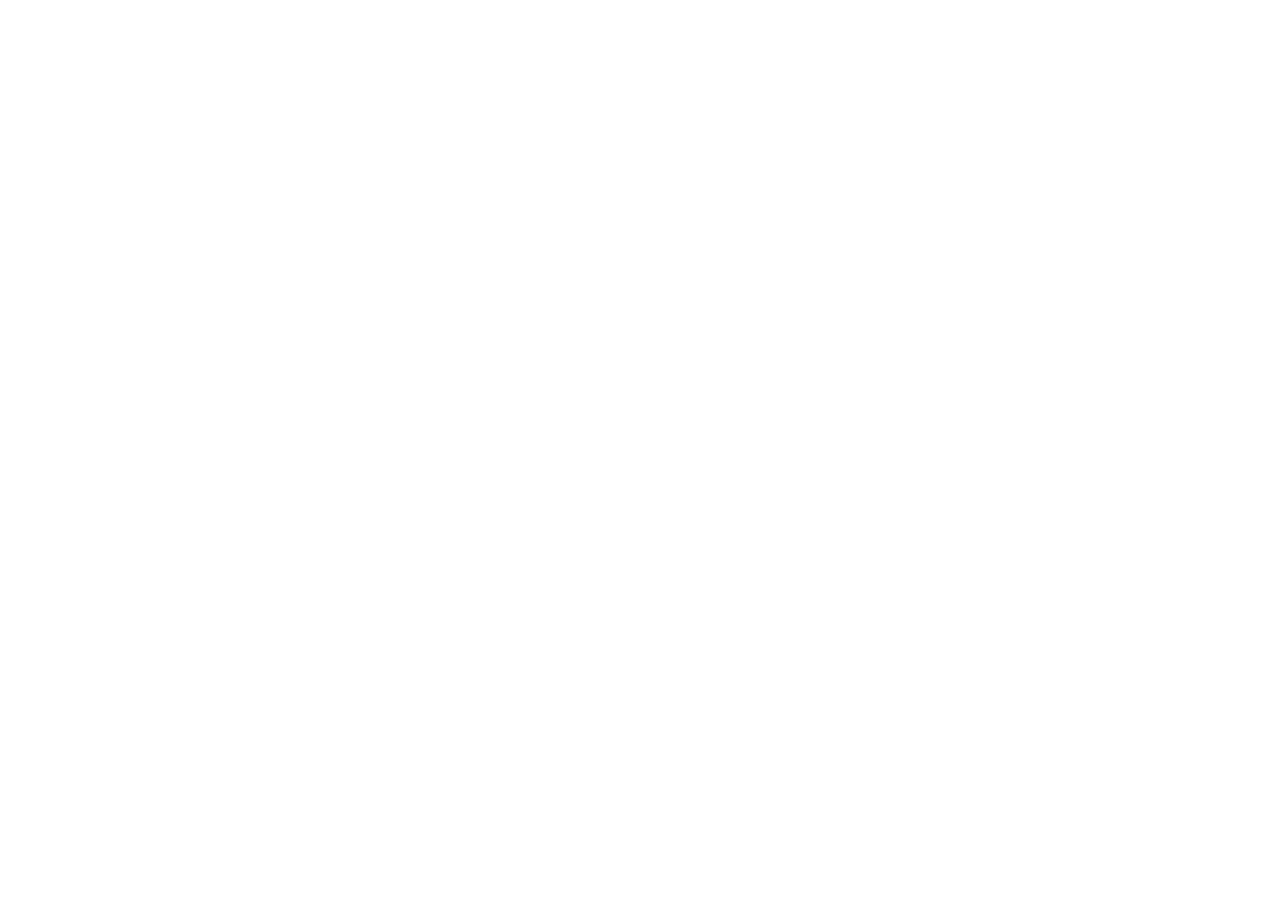
==== index.html @ d34cf002 "Update index.html" ====
<!DOCTYPE html>
<html lang="en">
<head>
  <meta charset="UTF-8">
  <meta name="viewport" content="width=device-width, initial-scale=1.0">
  <link rel="stylesheet" href="style.css">
  <title>My CV</title>
</head>
<body>
  <!-- Content will be added in the next task -->
</body>
</html>
---- style.css ----
/* Add your styling here */
body {
  font-family: Arial, sans-serif;
  margin: 0;
  padding: 0;
}

header {
  background-color: #f0f0f0;
  padding: 1em;
  text-align: center;
}

section {
  margin: 20px;
}

footer {
  background-color: #f0f0f0;
  padding: 1em;
  text-align: center;
}
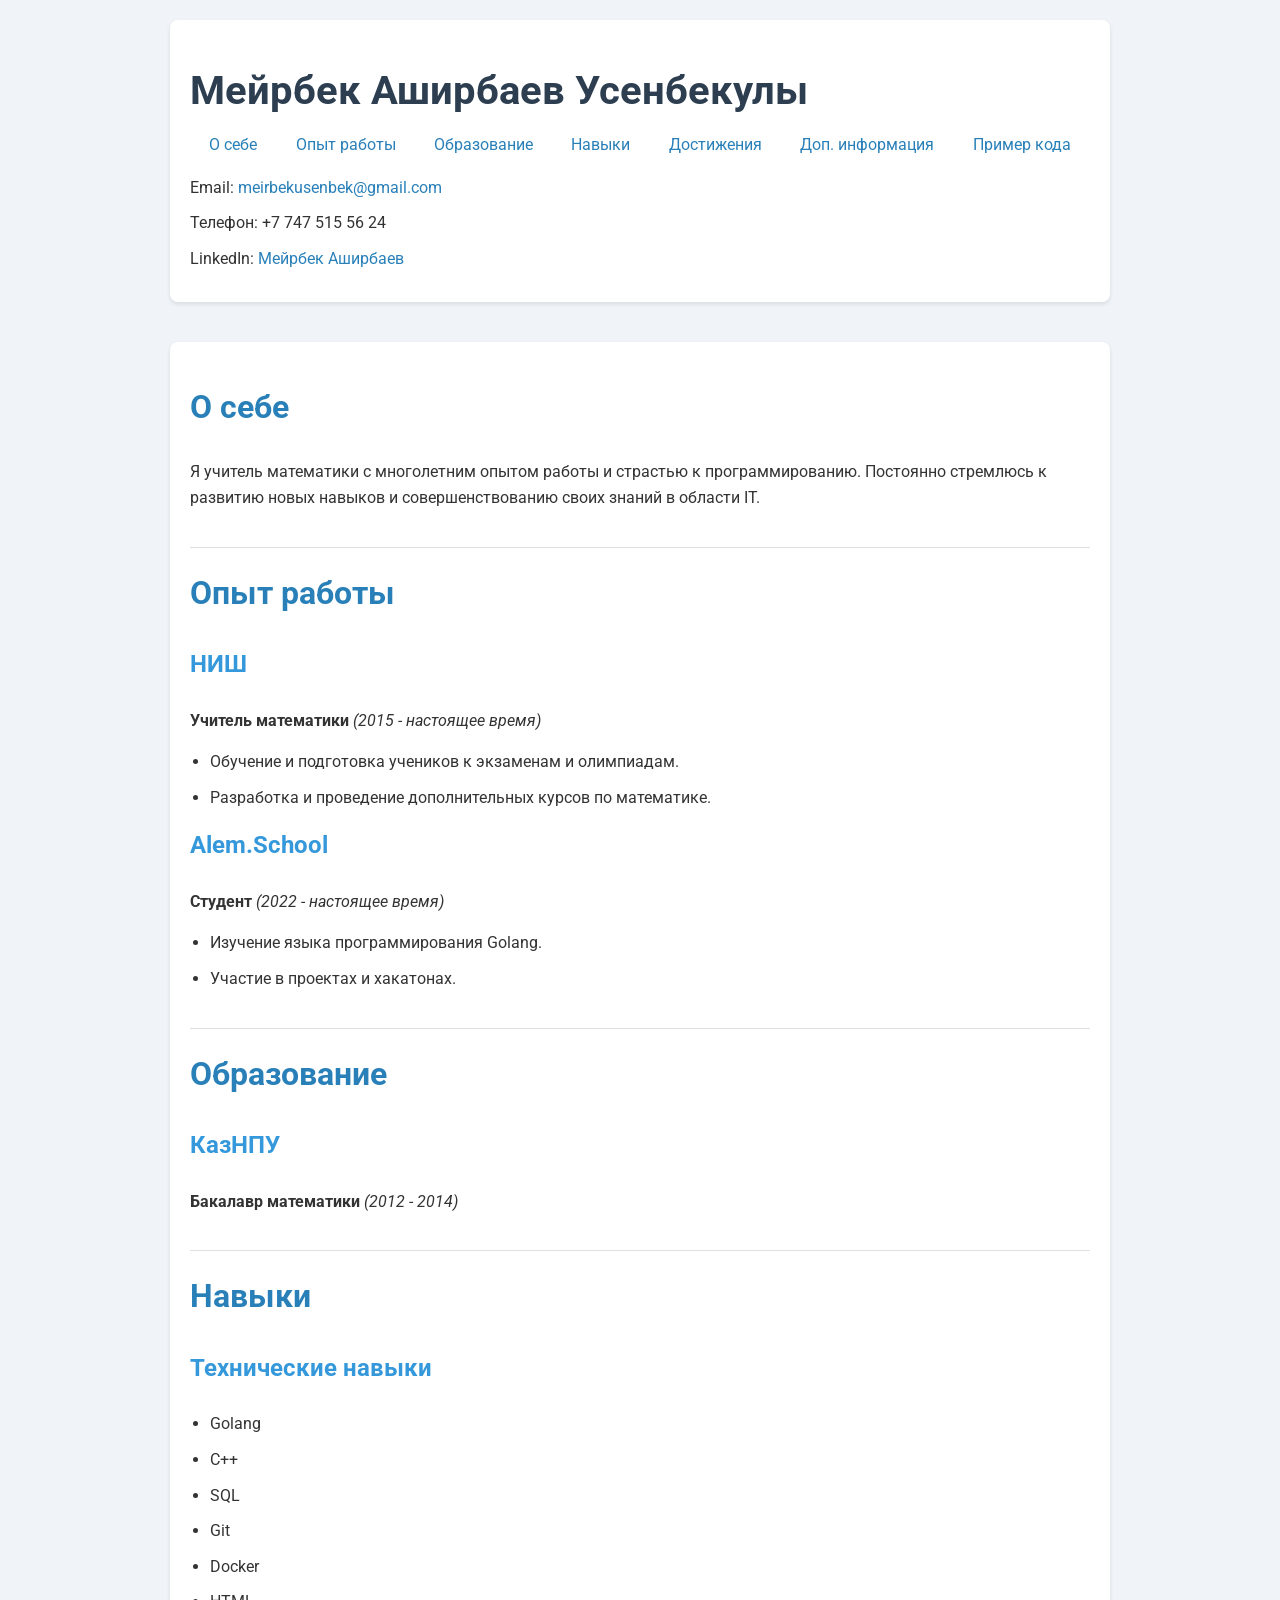
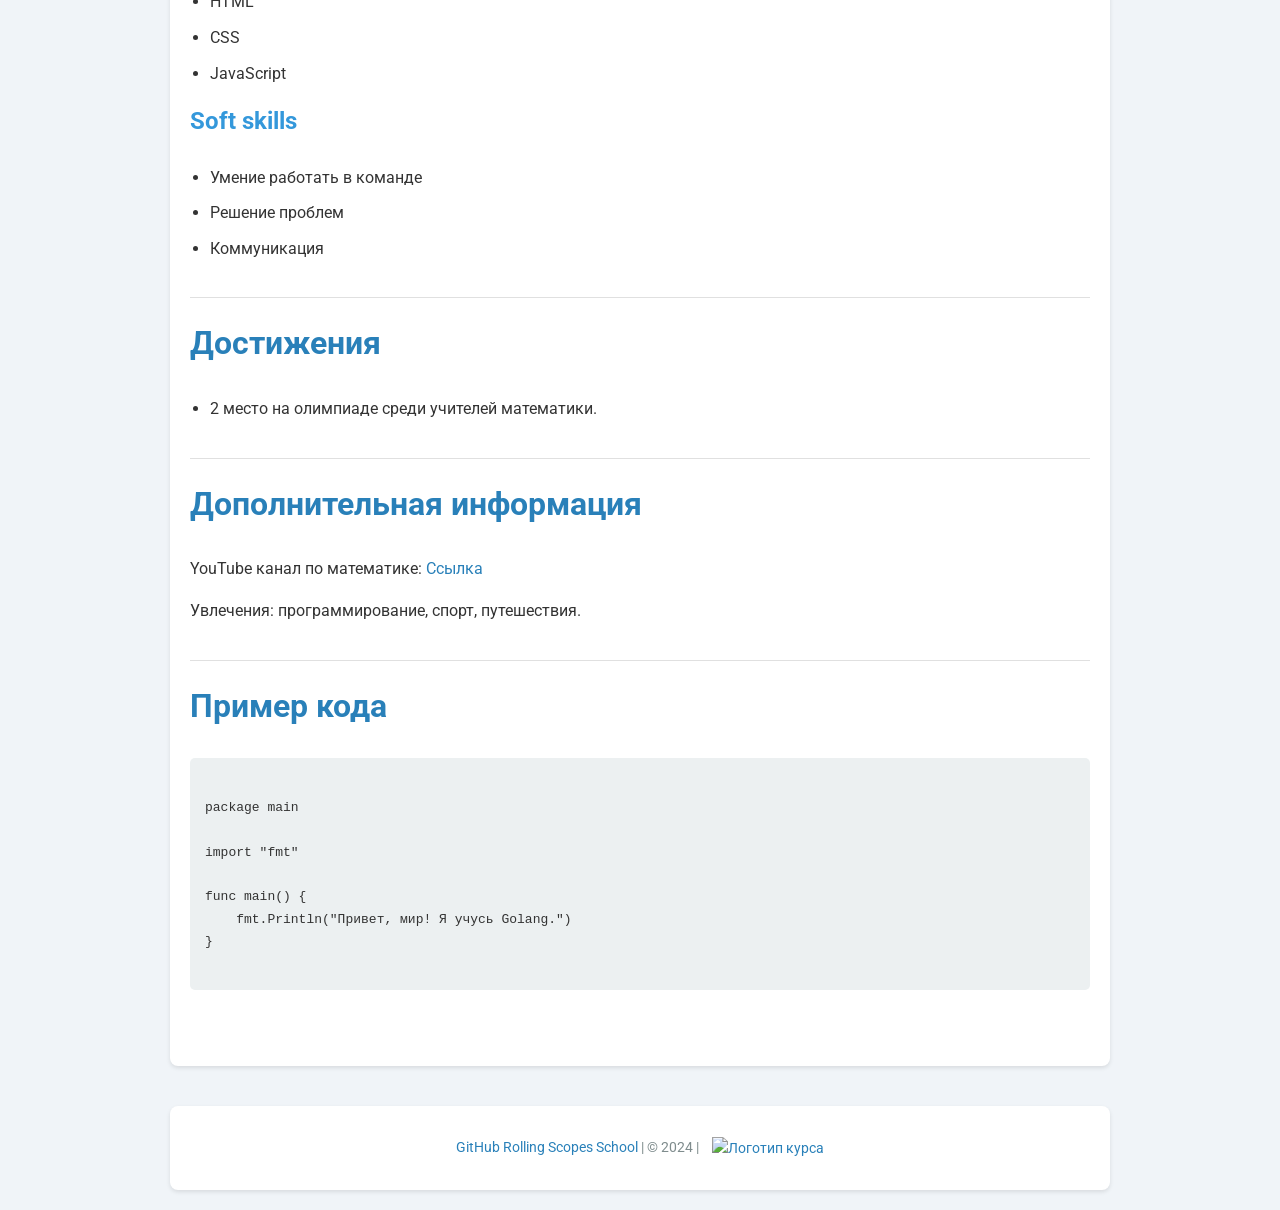
==== commit cd3ef2fc: "feat: My CV" ====
--- a/index.html
+++ b/index.html
@@ -1,12 +1,137 @@
 <!DOCTYPE html>
-<html lang="en">
-<head>
-  <meta charset="UTF-8">
-  <meta name="viewport" content="width=device-width, initial-scale=1.0">
-  <link rel="stylesheet" href="style.css">
-  <title>My CV</title>
-</head>
-<body>
-  <!-- Content will be added in the next task -->
-</body>
+<html lang="ru">
+  <head>
+    <meta charset="UTF-8" />
+    <meta name="viewport" content="width=device-width, initial-scale=1.0" />
+    <title>Мейрбек Аширбаев Усенбекулы - Резюме</title>
+    <link rel="stylesheet" href="style.css" />
+    <link
+      href="https://fonts.googleapis.com/css2?family=Roboto:wght@400;700&display=swap"
+      rel="stylesheet"
+    />
+  </head>
+  <body>
+    <header>
+      <h1>Мейрбек Аширбаев Усенбекулы</h1>
+      <nav>
+        <ul>
+          <li><a href="#about">О себе</a></li>
+          <li><a href="#experience">Опыт работы</a></li>
+          <li><a href="#education">Образование</a></li>
+          <li><a href="#skills">Навыки</a></li>
+          <li><a href="#achievements">Достижения</a></li>
+          <li><a href="#additional-info">Доп. информация</a></li>
+          <li><a href="#code-example">Пример кода</a></li>
+        </ul>
+      </nav>
+      <p>
+        Email:
+        <a href="mailto:meirbekusenbek@gmail.com">meirbekusenbek@gmail.com</a>
+      </p>
+      <p>Телефон: +7 747 515 56 24</p>
+      <p>
+        LinkedIn:
+        <a
+          href="https://www.linkedin.com/in/мейрбек-аширбаев-040345281"
+          target="_blank"
+          >Мейрбек Аширбаев</a
+        >
+      </p>
+    </header>
+    <main>
+      <section id="about">
+        <h2>О себе</h2>
+        <p>
+          Я учитель математики с многолетним опытом работы и страстью к
+          программированию. Постоянно стремлюсь к развитию новых навыков и
+          совершенствованию своих знаний в области IT.
+        </p>
+      </section>
+      <section id="experience">
+        <h2>Опыт работы</h2>
+        <h3>НИШ</h3>
+        <p>
+          <strong>Учитель математики</strong> <em>(2015 - настоящее время)</em>
+        </p>
+        <ul>
+          <li>Обучение и подготовка учеников к экзаменам и олимпиадам.</li>
+          <li>Разработка и проведение дополнительных курсов по математике.</li>
+        </ul>
+        <h3>Alem.School</h3>
+        <p><strong>Студент</strong> <em>(2022 - настоящее время)</em></p>
+        <ul>
+          <li>Изучение языка программирования Golang.</li>
+          <li>Участие в проектах и хакатонах.</li>
+        </ul>
+      </section>
+      <section id="education">
+        <h2>Образование</h2>
+        <h3>КазНПУ</h3>
+        <p><strong>Бакалавр математики</strong> <em>(2012 - 2014)</em></p>
+      </section>
+      <section id="skills">
+        <h2>Навыки</h2>
+        <h3>Технические навыки</h3>
+        <ul>
+          <li>Golang</li>
+          <li>C++</li>
+          <li>SQL</li>
+          <li>Git</li>
+          <li>Docker</li>
+          <li>HTML</li>
+          <li>CSS</li>
+          <li>JavaScript</li>
+        </ul>
+        <h3>Soft skills</h3>
+        <ul>
+          <li>Умение работать в команде</li>
+          <li>Решение проблем</li>
+          <li>Коммуникация</li>
+        </ul>
+      </section>
+      <section id="achievements">
+        <h2>Достижения</h2>
+        <ul>
+          <li>2 место на олимпиаде среди учителей математики.</li>
+        </ul>
+      </section>
+      <section id="additional-info">
+        <h2>Дополнительная информация</h2>
+        <p>
+          YouTube канал по математике:
+          <a
+            href="https://www.youtube.com/channel/UCbwAh4PX7-AGcFMEsIHn5mQ"
+            target="_blank"
+            >Ссылка</a
+          >
+        </p>
+        <p>Увлечения: программирование, спорт, путешествия.</p>
+      </section>
+      <section id="code-example">
+        <h2>Пример кода</h2>
+        <pre><code>
+package main
+
+import "fmt"
+
+func main() {
+    fmt.Println("Привет, мир! Я учусь Golang.")
+}
+            </code></pre>
+      </section>
+    </main>
+    <footer>
+      <p>
+        <a href="https://github.com/rolling-scopes-school" target="_blank"
+          >GitHub Rolling Scopes School
+        </a>
+        | © 2024 |
+        <a href="https://github.com/rolling-scopes-school" target="_blank"
+          ><img
+            src="https://taplink.st/a/e/9/f/3/6b4489.png?12"
+            alt="Логотип курса"
+        /></a>
+      </p>
+    </footer>
+  </body>
 </html>
--- a/style.css
+++ b/style.css
@@ -1,22 +1,163 @@
-/* Add your styling here */
+/* Общие стили */
 body {
-  font-family: Arial, sans-serif;
+  font-family: "Roboto", sans-serif;
   margin: 0;
   padding: 0;
+  background-color: #f0f4f8;
+  color: #333;
+  display: flex;
+  flex-direction: column;
+  align-items: center;
 }
 
-header {
-  background-color: #f0f0f0;
-  padding: 1em;
-  text-align: center;
+/* Стили для контейнеров */
+header,
+main,
+footer {
+  width: 80%;
+  max-width: 900px;
+  margin: 20px 0;
+  padding: 20px;
+  background-color: #fff;
+  box-shadow: 0 2px 4px rgba(0, 0, 0, 0.1);
+  border-radius: 8px;
 }
 
-section {
-  margin: 20px;
+/* Стили для навигации */
+nav {
+  margin: 10px 0;
 }
 
-footer {
-  background-color: #f0f0f0;
-  padding: 1em;
+nav ul {
+  list-style: none;
+  padding: 0;
+  display: flex;
+  justify-content: space-around;
+  flex-wrap: wrap;
+}
+
+nav ul li {
+  margin: 5px;
+}
+
+nav ul li a {
+  color: #2980b9;
+  text-decoration: none;
+  padding: 8px 12px;
+  border-radius: 4px;
+  transition: background-color 0.3s ease;
+}
+
+nav ul li a:hover {
+  background-color: #ecf0f1;
+}
+
+/* Стили для заголовков и параграфов */
+header h1 {
+  font-size: 2.5em;
+  margin-bottom: 10px;
+  color: #2c3e50;
+}
+
+header p,
+main section,
+footer p {
+  margin: 10px 0;
+  line-height: 1.6;
+}
+
+/* Стили для разделов */
+main section {
+  border-bottom: 1px solid #e0e0e0;
+  padding-bottom: 20px;
+  margin-bottom: 20px;
+}
+
+main section:last-of-type {
+  border-bottom: none;
+}
+
+h2 {
+  font-size: 2em;
+  color: #2980b9;
+  margin-top: 20px;
+}
+
+h3 {
+  font-size: 1.5em;
+  color: #3498db;
+  margin-top: 15px;
+}
+
+/* Стили для списков */
+ul {
+  padding-left: 20px;
+}
+
+ul li {
+  margin-bottom: 10px;
+}
+
+/* Стили для примера кода */
+pre {
+  background-color: #ecf0f1;
+  padding: 15px;
+  border-radius: 5px;
+  overflow-x: auto;
+  font-family: "Courier New", Courier, monospace;
+  line-height: 1.4;
+}
+
+/* Стили для ссылок */
+a {
+  color: #2980b9;
+  text-decoration: none;
+}
+
+a:hover {
+  text-decoration: underline;
+}
+
+/* Стили для футера */
+footer p {
   text-align: center;
+  font-size: 0.9em;
+  color: #7f8c8d;
 }
+
+footer img {
+  width: 50px;
+  vertical-align: middle;
+  margin-left: 10px;
+}
+
+/* Адаптивные стили */
+@media (max-width: 600px) {
+  header,
+  main,
+  footer {
+    width: 95%;
+    padding: 15px;
+  }
+
+  header h1 {
+    font-size: 2em;
+  }
+
+  h2 {
+    font-size: 1.5em;
+  }
+
+  h3 {
+    font-size: 1.2em;
+  }
+
+  nav ul {
+    flex-direction: column;
+    align-items: center;
+  }
+
+  nav ul li {
+    margin: 5px 0;
+  }
+}
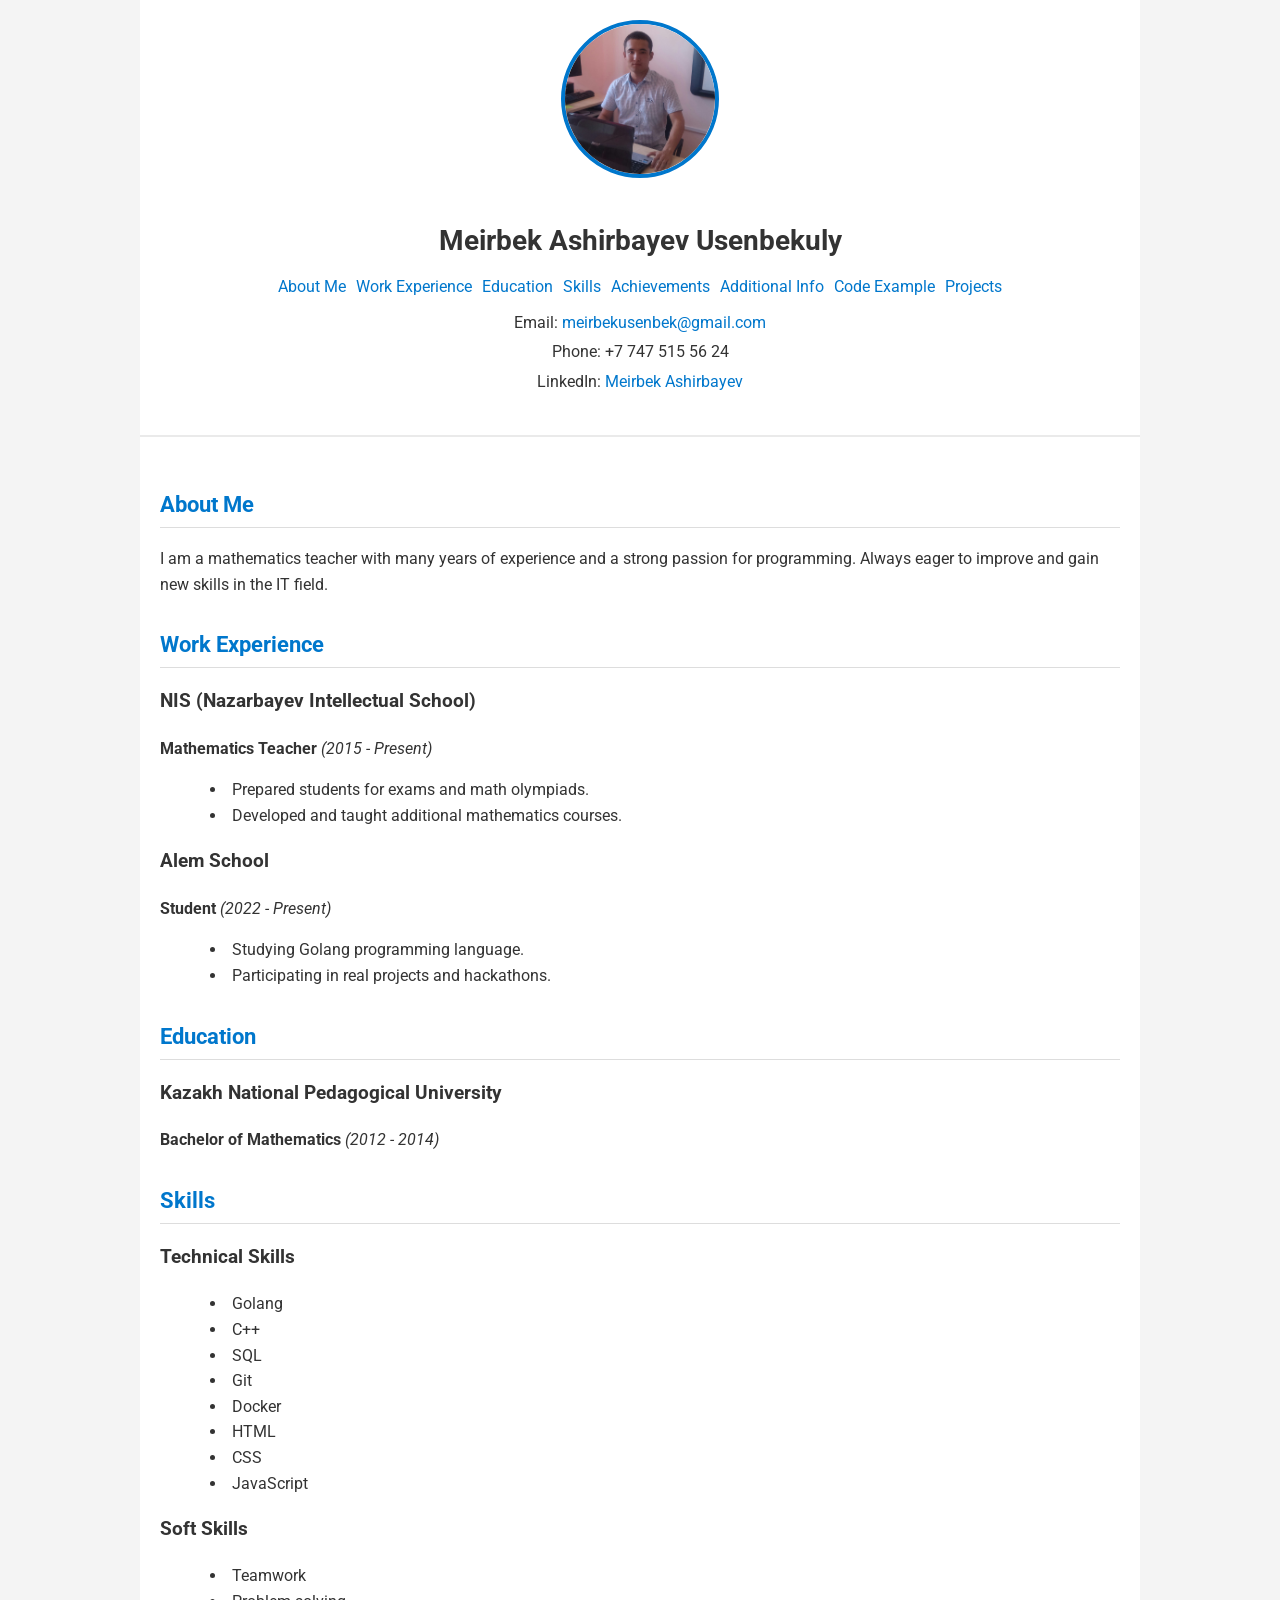
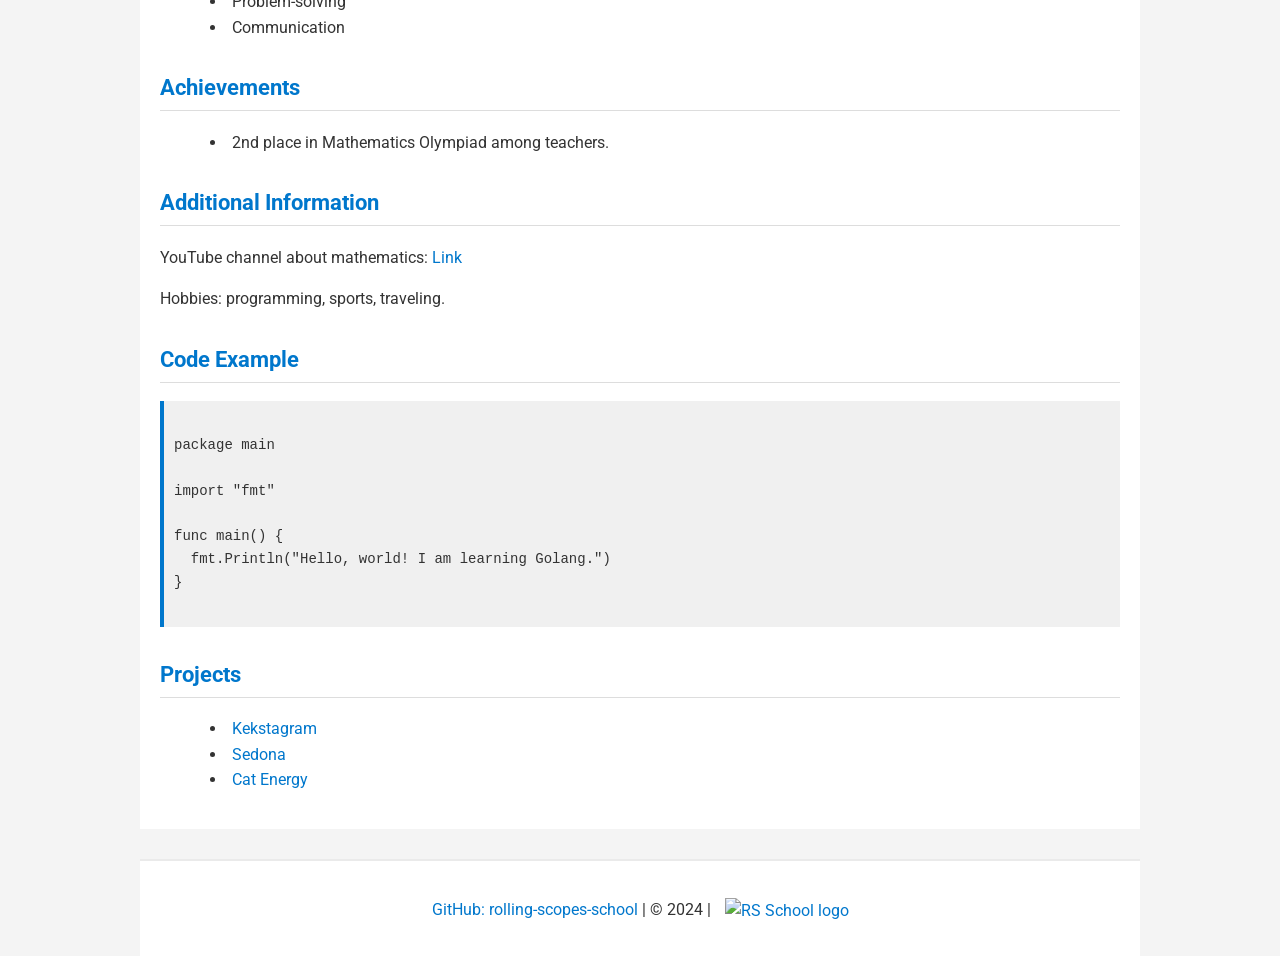
==== commit f9f4572c: "feat: make cv with html and css" ====
--- a/index.html
+++ b/index.html
@@ -1,137 +1,142 @@
 <!DOCTYPE html>
-<html lang="ru">
-  <head>
-    <meta charset="UTF-8" />
-    <meta name="viewport" content="width=device-width, initial-scale=1.0" />
-    <title>Мейрбек Аширбаев Усенбекулы - Резюме</title>
-    <link rel="stylesheet" href="style.css" />
-    <link
-      href="https://fonts.googleapis.com/css2?family=Roboto:wght@400;700&display=swap"
-      rel="stylesheet"
-    />
-  </head>
-  <body>
-    <header>
-      <h1>Мейрбек Аширбаев Усенбекулы</h1>
-      <nav>
-        <ul>
-          <li><a href="#about">О себе</a></li>
-          <li><a href="#experience">Опыт работы</a></li>
-          <li><a href="#education">Образование</a></li>
-          <li><a href="#skills">Навыки</a></li>
-          <li><a href="#achievements">Достижения</a></li>
-          <li><a href="#additional-info">Доп. информация</a></li>
-          <li><a href="#code-example">Пример кода</a></li>
-        </ul>
-      </nav>
+<html lang="en">
+
+<head>
+  <meta charset="UTF-8">
+  <meta name="viewport" content="width=device-width, initial-scale=1.0">
+  <title>Meirbek Ashirbayev Usenbekuly - CV</title>
+  <link rel="stylesheet" href="style.css">
+  <link href="https://fonts.googleapis.com/css2?family=Roboto:wght@400;700&display=swap" rel="stylesheet">
+</head>
+
+<body>
+  <header>
+    <img src="avatar.jpg" alt="Meirbek Ashirbayev photo" width="150" />
+    <h1>Meirbek Ashirbayev Usenbekuly</h1>
+    <nav>
+      <ul>
+        <li><a href="#about">About Me</a></li>
+        <li><a href="#experience">Work Experience</a></li>
+        <li><a href="#education">Education</a></li>
+        <li><a href="#skills">Skills</a></li>
+        <li><a href="#achievements">Achievements</a></li>
+        <li><a href="#additional-info">Additional Info</a></li>
+        <li><a href="#code-example">Code Example</a></li>
+        <li><a href="#projects">Projects</a></li>
+      </ul>
+    </nav>
+    <ul>
+      <li>Email: <a href="mailto:meirbekusenbek@gmail.com">meirbekusenbek@gmail.com</a></li>
+      <li>Phone: +7 747 515 56 24</li>
+      <li>LinkedIn: <a href="https://www.linkedin.com/in/мейрбек-аширбаев-040345281" target="_blank">Meirbek
+          Ashirbayev</a></li>
+    </ul>
+  </header>
+
+  <main>
+    <section id="about">
+      <h2>About Me</h2>
       <p>
-        Email:
-        <a href="mailto:meirbekusenbek@gmail.com">meirbekusenbek@gmail.com</a>
+        I am a mathematics teacher with many years of experience and a strong passion for programming.
+        Always eager to improve and gain new skills in the IT field.
       </p>
-      <p>Телефон: +7 747 515 56 24</p>
+    </section>
+
+    <section id="experience">
+      <h2>Work Experience</h2>
+
+      <h3>NIS (Nazarbayev Intellectual School)</h3>
+      <p><strong>Mathematics Teacher</strong> <em>(2015 - Present)</em></p>
+      <ul>
+        <li>Prepared students for exams and math olympiads.</li>
+        <li>Developed and taught additional mathematics courses.</li>
+      </ul>
+
+      <h3>Alem School</h3>
+      <p><strong>Student</strong> <em>(2022 - Present)</em></p>
+      <ul>
+        <li>Studying Golang programming language.</li>
+        <li>Participating in real projects and hackathons.</li>
+      </ul>
+    </section>
+
+    <section id="education">
+      <h2>Education</h2>
+      <h3>Kazakh National Pedagogical University</h3>
+      <p><strong>Bachelor of Mathematics</strong> <em>(2012 - 2014)</em></p>
+    </section>
+
+    <section id="skills">
+      <h2>Skills</h2>
+
+      <h3>Technical Skills</h3>
+      <ul>
+        <li>Golang</li>
+        <li>C++</li>
+        <li>SQL</li>
+        <li>Git</li>
+        <li>Docker</li>
+        <li>HTML</li>
+        <li>CSS</li>
+        <li>JavaScript</li>
+      </ul>
+
+      <h3>Soft Skills</h3>
+      <ul>
+        <li>Teamwork</li>
+        <li>Problem-solving</li>
+        <li>Communication</li>
+      </ul>
+    </section>
+
+    <section id="achievements">
+      <h2>Achievements</h2>
+      <ul>
+        <li>2nd place in Mathematics Olympiad among teachers.</li>
+      </ul>
+    </section>
+
+    <section id="additional-info">
+      <h2>Additional Information</h2>
       <p>
-        LinkedIn:
-        <a
-          href="https://www.linkedin.com/in/мейрбек-аширбаев-040345281"
-          target="_blank"
-          >Мейрбек Аширбаев</a
-        >
+        YouTube channel about mathematics:
+        <a href="https://www.youtube.com/channel/UCbwAh4PX7-AGcFMEsIHn5mQ" target="_blank">Link</a>
       </p>
-    </header>
-    <main>
-      <section id="about">
-        <h2>О себе</h2>
-        <p>
-          Я учитель математики с многолетним опытом работы и страстью к
-          программированию. Постоянно стремлюсь к развитию новых навыков и
-          совершенствованию своих знаний в области IT.
-        </p>
-      </section>
-      <section id="experience">
-        <h2>Опыт работы</h2>
-        <h3>НИШ</h3>
-        <p>
-          <strong>Учитель математики</strong> <em>(2015 - настоящее время)</em>
-        </p>
-        <ul>
-          <li>Обучение и подготовка учеников к экзаменам и олимпиадам.</li>
-          <li>Разработка и проведение дополнительных курсов по математике.</li>
-        </ul>
-        <h3>Alem.School</h3>
-        <p><strong>Студент</strong> <em>(2022 - настоящее время)</em></p>
-        <ul>
-          <li>Изучение языка программирования Golang.</li>
-          <li>Участие в проектах и хакатонах.</li>
-        </ul>
-      </section>
-      <section id="education">
-        <h2>Образование</h2>
-        <h3>КазНПУ</h3>
-        <p><strong>Бакалавр математики</strong> <em>(2012 - 2014)</em></p>
-      </section>
-      <section id="skills">
-        <h2>Навыки</h2>
-        <h3>Технические навыки</h3>
-        <ul>
-          <li>Golang</li>
-          <li>C++</li>
-          <li>SQL</li>
-          <li>Git</li>
-          <li>Docker</li>
-          <li>HTML</li>
-          <li>CSS</li>
-          <li>JavaScript</li>
-        </ul>
-        <h3>Soft skills</h3>
-        <ul>
-          <li>Умение работать в команде</li>
-          <li>Решение проблем</li>
-          <li>Коммуникация</li>
-        </ul>
-      </section>
-      <section id="achievements">
-        <h2>Достижения</h2>
-        <ul>
-          <li>2 место на олимпиаде среди учителей математики.</li>
-        </ul>
-      </section>
-      <section id="additional-info">
-        <h2>Дополнительная информация</h2>
-        <p>
-          YouTube канал по математике:
-          <a
-            href="https://www.youtube.com/channel/UCbwAh4PX7-AGcFMEsIHn5mQ"
-            target="_blank"
-            >Ссылка</a
-          >
-        </p>
-        <p>Увлечения: программирование, спорт, путешествия.</p>
-      </section>
-      <section id="code-example">
-        <h2>Пример кода</h2>
-        <pre><code>
+      <p>Hobbies: programming, sports, traveling.</p>
+    </section>
+
+    <section id="code-example">
+      <h2>Code Example</h2>
+      <pre><code>
 package main
 
 import "fmt"
 
 func main() {
-    fmt.Println("Привет, мир! Я учусь Golang.")
+  fmt.Println("Hello, world! I am learning Golang.")
 }
-            </code></pre>
-      </section>
-    </main>
-    <footer>
-      <p>
-        <a href="https://github.com/rolling-scopes-school" target="_blank"
-          >GitHub Rolling Scopes School
-        </a>
-        | © 2024 |
-        <a href="https://github.com/rolling-scopes-school" target="_blank"
-          ><img
-            src="https://taplink.st/a/e/9/f/3/6b4489.png?12"
-            alt="Логотип курса"
-        /></a>
-      </p>
-    </footer>
-  </body>
-</html>
+      </code></pre>
+    </section>
+
+    <section id="projects">
+      <h2>Projects</h2>
+      <ul>
+        <li><a href="https://github.com/MeirbekAshirbayev/1543677-kekstagram-2" target="_blank">Kekstagram</a></li>
+        <li><a href="https://github.com/MeirbekAshirbayev/1543677-sedona-1" target="_blank">Sedona</a></li>
+        <li><a href="https://github.com/MeirbekAshirbayev/1543677-cat-energy-1" target="_blank">Cat Energy</a></li>
+      </ul>
+    </section>
+  </main>
+
+  <footer>
+    <p>
+      <a href="https://github.com/rolling-scopes-school" target="_blank">GitHub: rolling-scopes-school</a> |
+      &copy; 2024 |
+      <a href="https://rs.school/" target="_blank">
+        <img src="https://taplink.st/a/e/9/f/3/6b4489.png?12" alt="RS School logo" width="50">
+      </a>
+    </p>
+  </footer>
+</body>
+
+</html>
--- a/style.css
+++ b/style.css
@@ -1,116 +1,18 @@
-/* Общие стили */
+html {
+  scroll-behavior: smooth;
+}
+
 body {
   font-family: "Roboto", sans-serif;
   margin: 0;
   padding: 0;
-  background-color: #f0f4f8;
+  line-height: 1.6;
+  background-color: #f4f4f4;
   color: #333;
-  display: flex;
-  flex-direction: column;
-  align-items: center;
 }
 
-/* Стили для контейнеров */
-header,
-main,
-footer {
-  width: 80%;
-  max-width: 900px;
-  margin: 20px 0;
-  padding: 20px;
-  background-color: #fff;
-  box-shadow: 0 2px 4px rgba(0, 0, 0, 0.1);
-  border-radius: 8px;
-}
-
-/* Стили для навигации */
-nav {
-  margin: 10px 0;
-}
-
-nav ul {
-  list-style: none;
-  padding: 0;
-  display: flex;
-  justify-content: space-around;
-  flex-wrap: wrap;
-}
-
-nav ul li {
-  margin: 5px;
-}
-
-nav ul li a {
-  color: #2980b9;
-  text-decoration: none;
-  padding: 8px 12px;
-  border-radius: 4px;
-  transition: background-color 0.3s ease;
-}
-
-nav ul li a:hover {
-  background-color: #ecf0f1;
-}
-
-/* Стили для заголовков и параграфов */
-header h1 {
-  font-size: 2.5em;
-  margin-bottom: 10px;
-  color: #2c3e50;
-}
-
-header p,
-main section,
-footer p {
-  margin: 10px 0;
-  line-height: 1.6;
-}
-
-/* Стили для разделов */
-main section {
-  border-bottom: 1px solid #e0e0e0;
-  padding-bottom: 20px;
-  margin-bottom: 20px;
-}
-
-main section:last-of-type {
-  border-bottom: none;
-}
-
-h2 {
-  font-size: 2em;
-  color: #2980b9;
-  margin-top: 20px;
-}
-
-h3 {
-  font-size: 1.5em;
-  color: #3498db;
-  margin-top: 15px;
-}
-
-/* Стили для списков */
-ul {
-  padding-left: 20px;
-}
-
-ul li {
-  margin-bottom: 10px;
-}
-
-/* Стили для примера кода */
-pre {
-  background-color: #ecf0f1;
-  padding: 15px;
-  border-radius: 5px;
-  overflow-x: auto;
-  font-family: "Courier New", Courier, monospace;
-  line-height: 1.4;
-}
-
-/* Стили для ссылок */
 a {
-  color: #2980b9;
+  color: #0077cc;
   text-decoration: none;
 }
 
@@ -118,46 +20,117 @@
   text-decoration: underline;
 }
 
-/* Стили для футера */
-footer p {
+main,
+header,
+footer {
+  max-width: 960px;
+  margin: 0 auto;
+  padding: 20px;
+  background-color: #fff;
+}
+
+/* Header */
+header {
   text-align: center;
-  font-size: 0.9em;
-  color: #7f8c8d;
+  border-bottom: 2px solid #eaeaea;
+  padding-bottom: 30px;
+}
+
+header img {
+  width: 150px;
+  height: 150px;
+  object-fit: cover;
+  border-radius: 50%;
+  border: 4px solid #0077cc;
+  margin-bottom: 15px;
+}
+
+header h1 {
+  margin-bottom: 10px;
+  font-size: 28px;
+}
+
+header nav ul {
+  list-style: none;
+  padding: 0;
+  margin: 10px 0;
+  display: flex;
+  flex-wrap: wrap;
+  justify-content: center;
+  gap: 10px;
+}
+
+header nav ul li {
+  margin: 0;
+}
+
+header ul {
+  list-style: none;
+  padding: 0;
+  margin: 10px 0;
+}
+
+header ul li {
+  margin: 4px 0;
+}
+
+/* Section titles */
+section h2 {
+  font-size: 22px;
+  color: #0077cc;
+  border-bottom: 1px solid #ddd;
+  padding-bottom: 5px;
+  margin-top: 30px;
+}
+
+/* Lists */
+ul {
+  list-style: disc inside;
+  margin-left: 10px;
+}
+
+/* Code block */
+pre {
+  background-color: #f0f0f0;
+  padding: 10px;
+  overflow-x: auto;
+  border-left: 4px solid #0077cc;
+}
+
+code {
+  font-family: "Courier New", Courier, monospace;
+  font-size: 14px;
+}
+
+/* Footer */
+footer {
+  text-align: center;
+  margin-top: 30px;
+  padding-top: 20px;
+  border-top: 2px solid #eaeaea;
 }
 
 footer img {
-  width: 50px;
   vertical-align: middle;
+  width: 30px;
   margin-left: 10px;
 }
 
-/* Адаптивные стили */
+/* Responsive */
 @media (max-width: 600px) {
-  header,
-  main,
-  footer {
-    width: 95%;
-    padding: 15px;
-  }
-
-  header h1 {
-    font-size: 2em;
-  }
-
-  h2 {
-    font-size: 1.5em;
-  }
-
-  h3 {
-    font-size: 1.2em;
-  }
-
-  nav ul {
+  header nav ul {
     flex-direction: column;
     align-items: center;
   }
 
-  nav ul li {
-    margin: 5px 0;
+  header img {
+    width: 120px;
+    height: 120px;
+  }
+
+  main,
+  header,
+  footer {
+    padding: 15px;
   }
 }
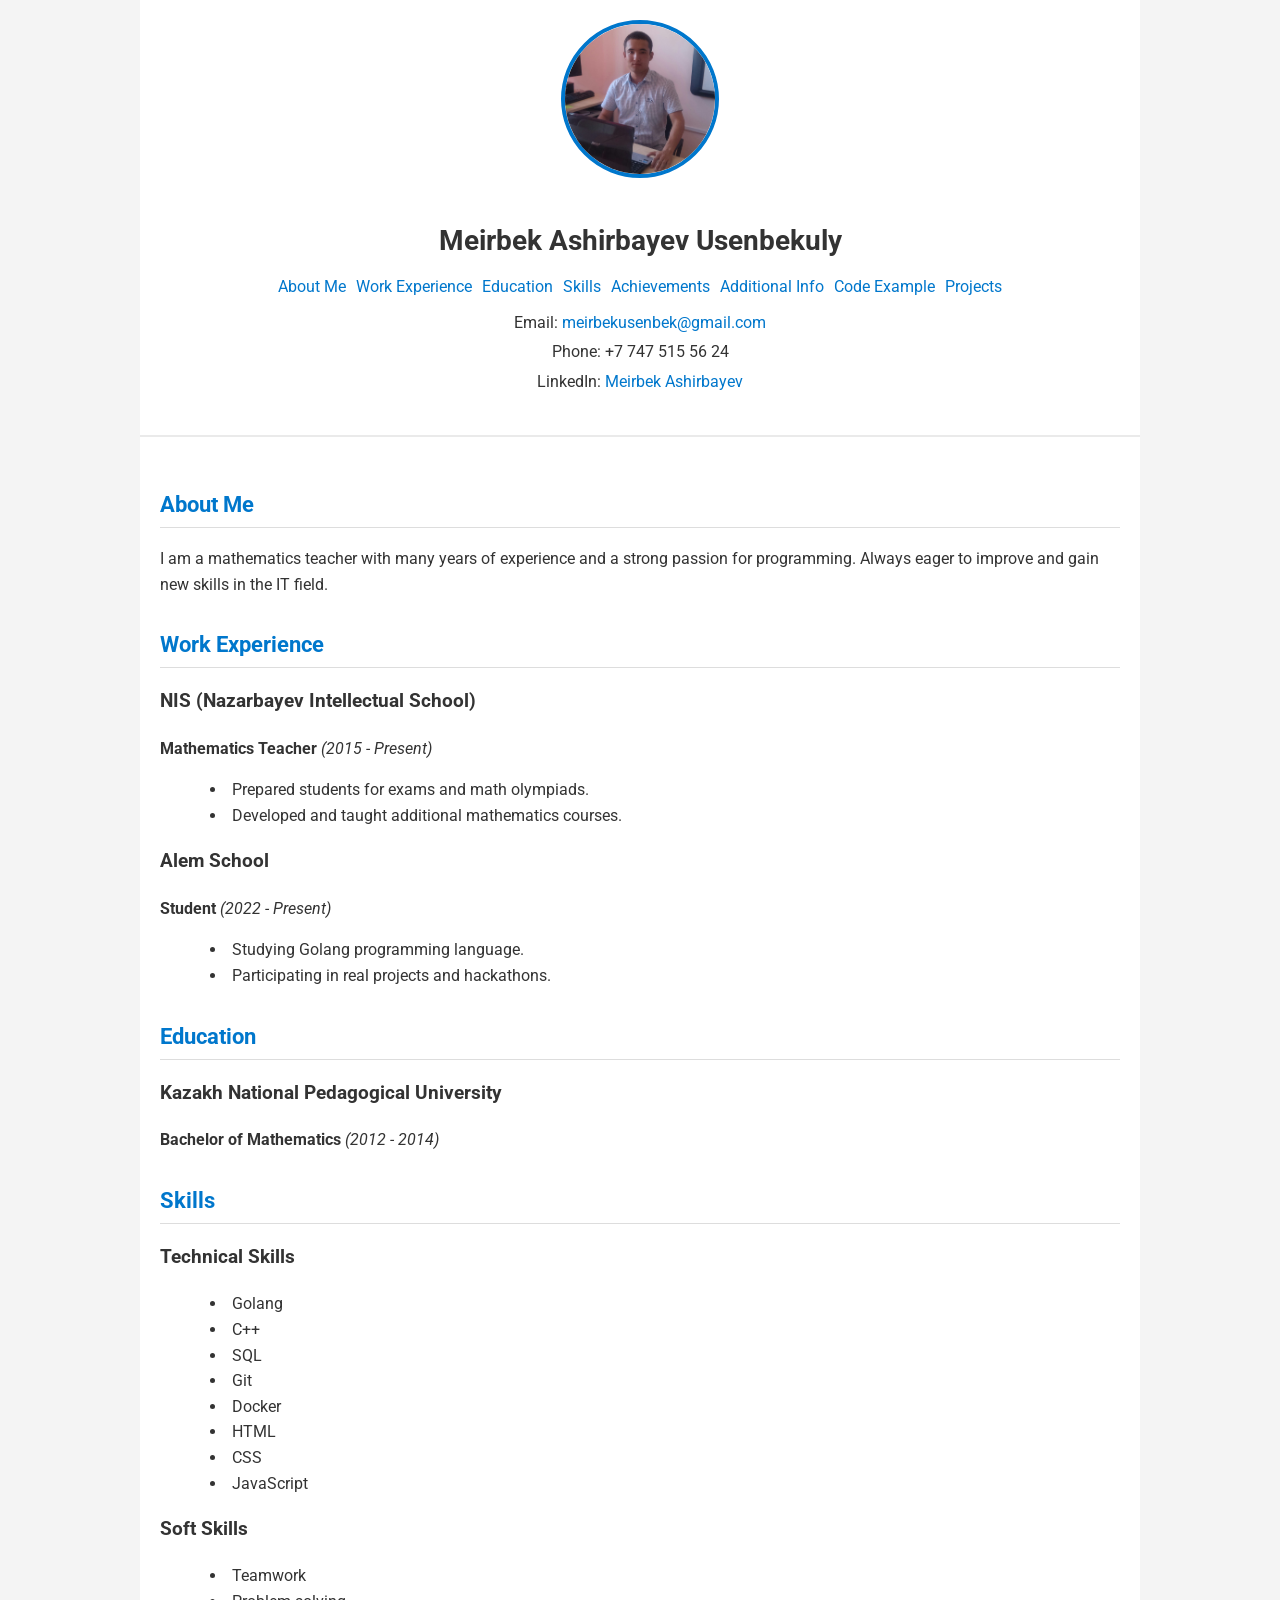
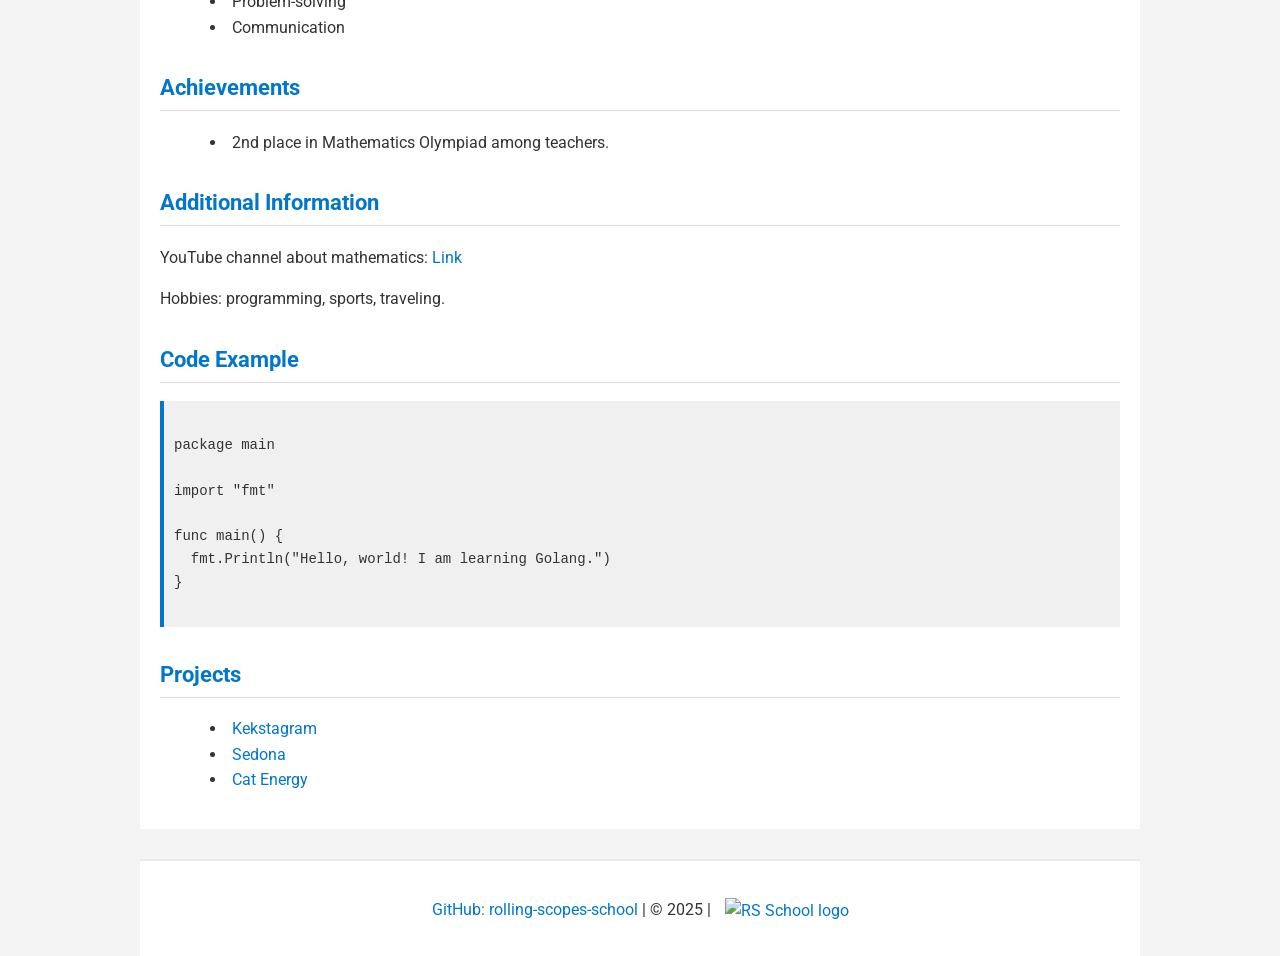
==== commit 49586f55: "feat:fix year in footer" ====
--- a/index.html
+++ b/index.html
@@ -131,7 +131,7 @@
   <footer>
     <p>
       <a href="https://github.com/rolling-scopes-school" target="_blank">GitHub: rolling-scopes-school</a> |
-      &copy; 2024 |
+      &copy; 2025 |
       <a href="https://rs.school/" target="_blank">
         <img src="https://taplink.st/a/e/9/f/3/6b4489.png?12" alt="RS School logo" width="50">
       </a>
